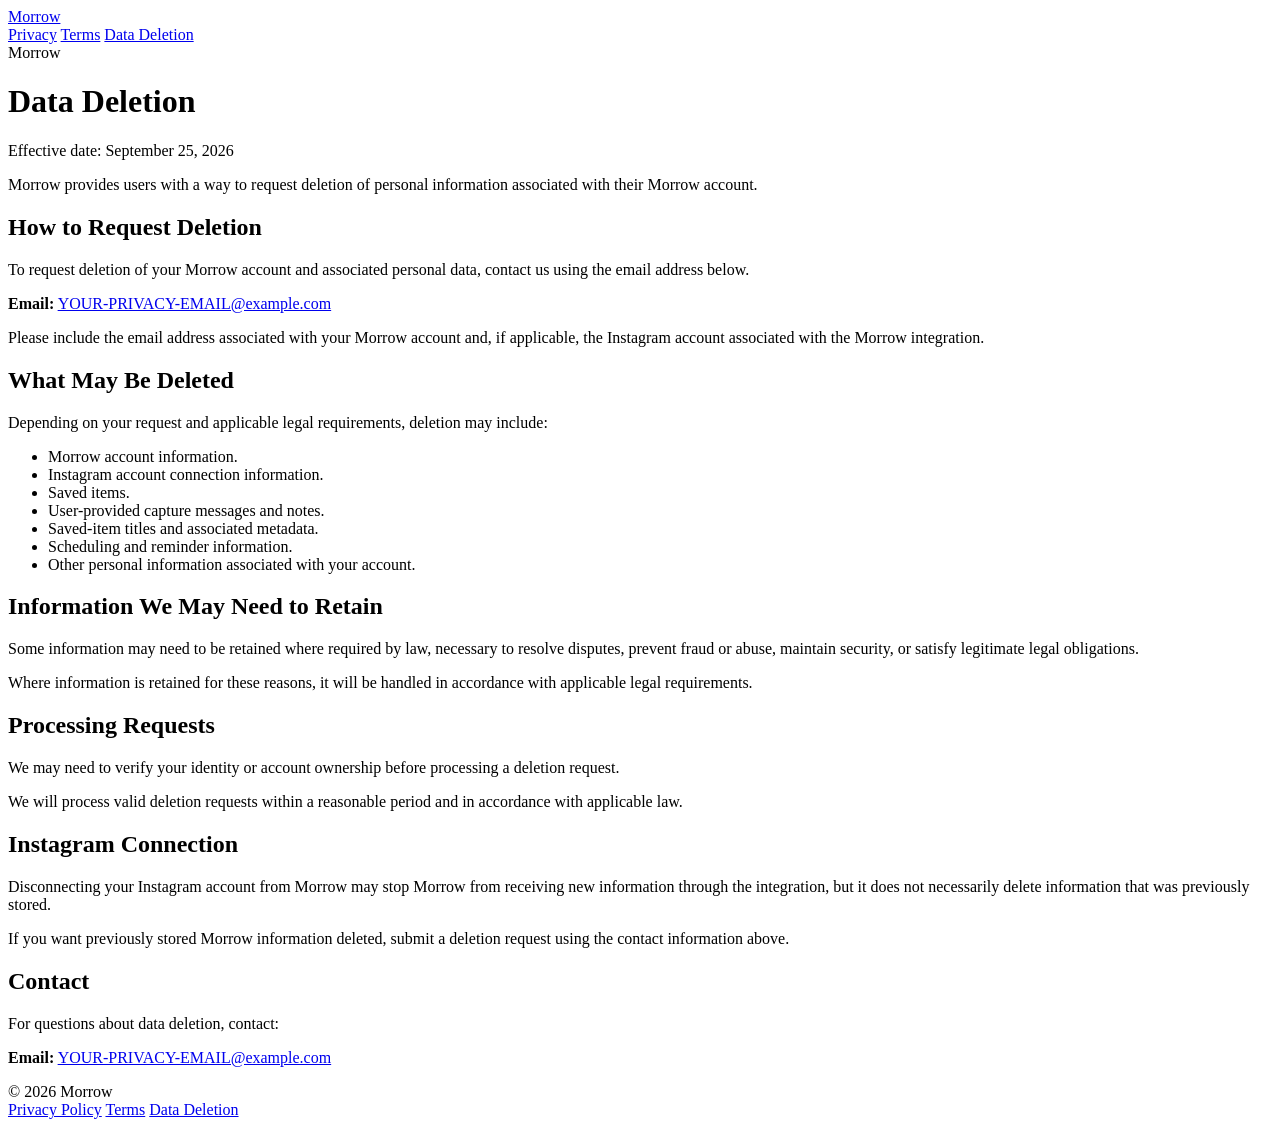
==== data-deletion.html @ 9977a865 "Add data deletion information page" ====
<!DOCTYPE html>
<html lang="en">
<head>
  <meta charset="UTF-8">
  <meta name="viewport" content="width=device-width, initial-scale=1.0">

  <title>Data Deletion — Morrow</title>

  <link rel="stylesheet" href="./style.css">
</head>

<body>
  <header class="site-header">
    <div class="container nav">
      <a class="brand" href="./index.html">Morrow</a>

      <nav aria-label="Main navigation">
        <a href="./privacy-policy.html">Privacy</a>
        <a href="./terms.html">Terms</a>
        <a href="./data-deletion.html">Data Deletion</a>
      </nav>
    </div>
  </header>

  <main class="legal-page">
    <div class="container narrow">
      <span class="eyebrow">Morrow</span>

      <h1>Data Deletion</h1>

      <p class="last-updated">
        Effective date: September 25, 2026
      </p>

      <p>
        Morrow provides users with a way to request deletion of personal
        information associated with their Morrow account.
      </p>

      <h2>How to Request Deletion</h2>

      <p>
        To request deletion of your Morrow account and associated personal
        data, contact us using the email address below.
      </p>

      <p>
        <strong>Email:</strong>
        <a href="mailto:YOUR-PRIVACY-EMAIL@example.com">
          YOUR-PRIVACY-EMAIL@example.com
        </a>
      </p>

      <p>
        Please include the email address associated with your Morrow account
        and, if applicable, the Instagram account associated with the Morrow
        integration.
      </p>

      <h2>What May Be Deleted</h2>

      <p>
        Depending on your request and applicable legal requirements, deletion
        may include:
      </p>

      <ul>
        <li>Morrow account information.</li>
        <li>Instagram account connection information.</li>
        <li>Saved items.</li>
        <li>User-provided capture messages and notes.</li>
        <li>Saved-item titles and associated metadata.</li>
        <li>Scheduling and reminder information.</li>
        <li>Other personal information associated with your account.</li>
      </ul>

      <h2>Information We May Need to Retain</h2>

      <p>
        Some information may need to be retained where required by law,
        necessary to resolve disputes, prevent fraud or abuse, maintain
        security, or satisfy legitimate legal obligations.
      </p>

      <p>
        Where information is retained for these reasons, it will be handled
        in accordance with applicable legal requirements.
      </p>

      <h2>Processing Requests</h2>

      <p>
        We may need to verify your identity or account ownership before
        processing a deletion request.
      </p>

      <p>
        We will process valid deletion requests within a reasonable period
        and in accordance with applicable law.
      </p>

      <h2>Instagram Connection</h2>

      <p>
        Disconnecting your Instagram account from Morrow may stop Morrow from
        receiving new information through the integration, but it does not
        necessarily delete information that was previously stored.
      </p>

      <p>
        If you want previously stored Morrow information deleted, submit a
        deletion request using the contact information above.
      </p>

      <h2>Contact</h2>

      <p>
        For questions about data deletion, contact:
      </p>

      <p>
        <strong>Email:</strong>
        <a href="mailto:YOUR-PRIVACY-EMAIL@example.com">
          YOUR-PRIVACY-EMAIL@example.com
        </a>
      </p>
    </div>
  </main>

  <footer class="site-footer">
    <div class="container footer-content">
      <span>© 2026 Morrow</span>

      <div>
        <a href="./privacy-policy.html">Privacy Policy</a>
        <a href="./terms.html">Terms</a>
        <a href="./data-deletion.html">Data Deletion</a>
      </div>
    </div>
  </footer>
</body>
</html>
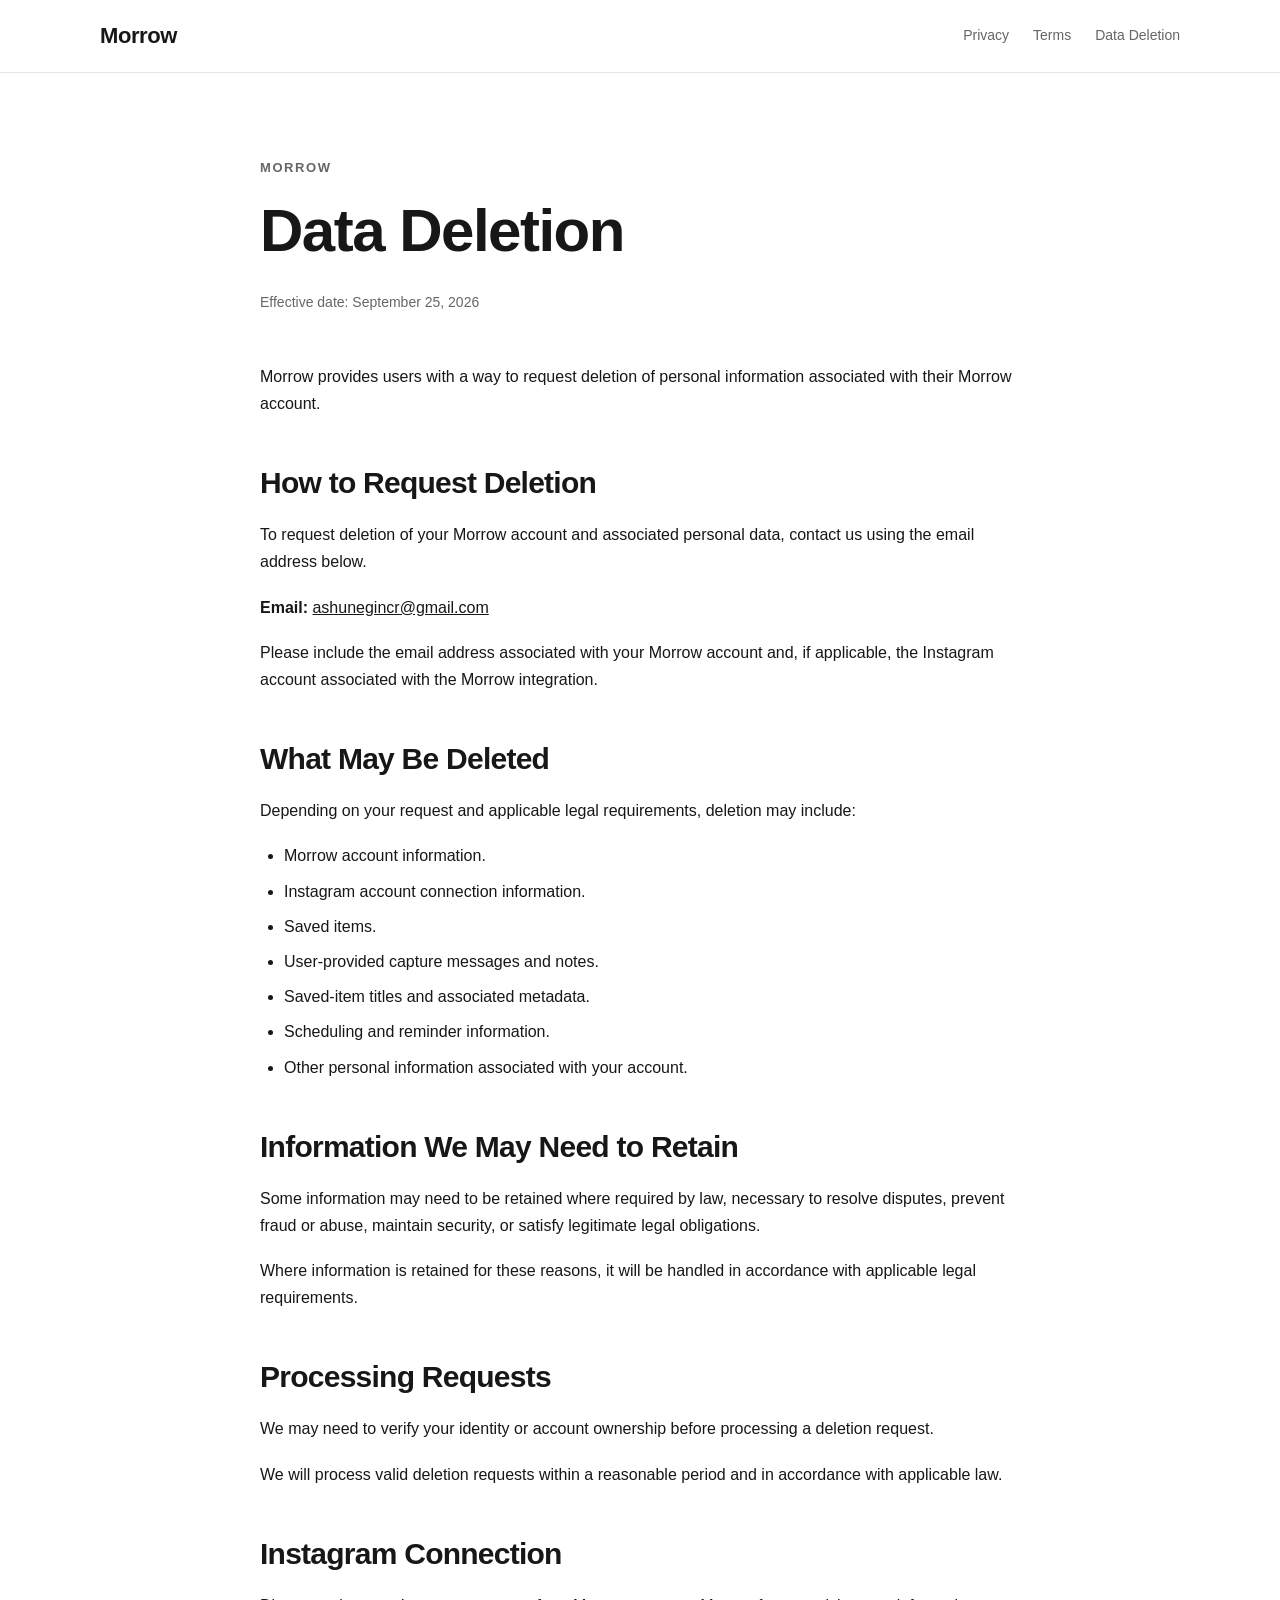
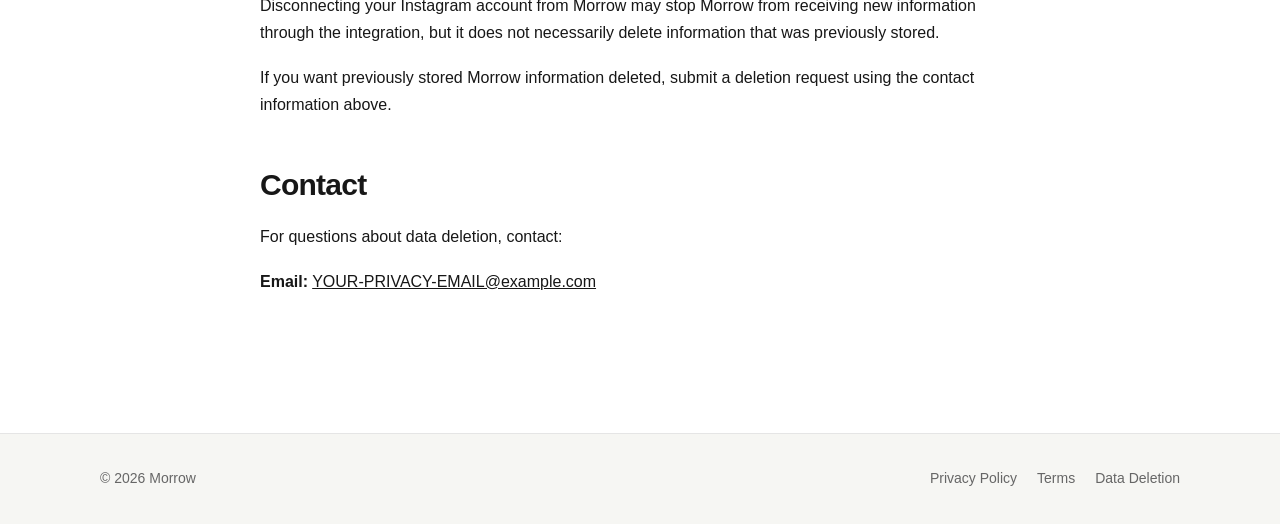
==== commit 5e438545: "Update email address in data-deletion.html" ====
--- a/data-deletion.html
+++ b/data-deletion.html
@@ -46,8 +46,8 @@
 
       <p>
         <strong>Email:</strong>
-        <a href="mailto:YOUR-PRIVACY-EMAIL@example.com">
-          YOUR-PRIVACY-EMAIL@example.com
+        <a href="mailto:ashunegincr@gmail.com">
+          ashunegincr@gmail.com
         </a>
       </p>
 
--- a/style.css
+++ b/style.css
@@ -0,0 +1,278 @@
+:root {
+  --background: #ffffff;
+  --surface: #f6f6f3;
+  --text: #171717;
+  --muted: #666666;
+  --border: #e5e5e5;
+  --accent: #171717;
+  --max-width: 1080px;
+  --content-width: 760px;
+}
+
+* {
+  box-sizing: border-box;
+}
+
+html {
+  scroll-behavior: smooth;
+}
+
+body {
+  margin: 0;
+  background: var(--background);
+  color: var(--text);
+  font-family:
+    Inter,
+    -apple-system,
+    BlinkMacSystemFont,
+    "Segoe UI",
+    Roboto,
+    Helvetica,
+    Arial,
+    sans-serif;
+  line-height: 1.7;
+}
+
+a {
+  color: inherit;
+}
+
+.container {
+  width: min(calc(100% - 40px), var(--max-width));
+  margin: 0 auto;
+}
+
+.narrow {
+  width: min(calc(100% - 40px), var(--content-width));
+  margin: 0 auto;
+}
+
+.site-header {
+  border-bottom: 1px solid var(--border);
+  background: rgba(255, 255, 255, 0.96);
+}
+
+.nav {
+  min-height: 72px;
+  display: flex;
+  align-items: center;
+  justify-content: space-between;
+  gap: 32px;
+}
+
+.brand {
+  font-size: 22px;
+  font-weight: 700;
+  text-decoration: none;
+  letter-spacing: -0.02em;
+}
+
+nav {
+  display: flex;
+  align-items: center;
+  gap: 24px;
+}
+
+nav a {
+  color: var(--muted);
+  font-size: 14px;
+  text-decoration: none;
+}
+
+nav a:hover {
+  color: var(--text);
+}
+
+.hero {
+  padding: 120px 0;
+  background: var(--surface);
+}
+
+.hero-content {
+  max-width: var(--content-width);
+}
+
+.eyebrow {
+  display: inline-block;
+  margin-bottom: 16px;
+  color: var(--muted);
+  font-size: 13px;
+  font-weight: 700;
+  letter-spacing: 0.12em;
+  text-transform: uppercase;
+}
+
+h1,
+h2,
+h3 {
+  color: var(--text);
+  line-height: 1.2;
+  letter-spacing: -0.025em;
+}
+
+h1 {
+  margin: 0 0 24px;
+  font-size: clamp(42px, 7vw, 76px);
+}
+
+h2 {
+  margin: 48px 0 20px;
+  font-size: 30px;
+}
+
+h2:first-child {
+  margin-top: 0;
+}
+
+h3 {
+  margin: 32px 0 12px;
+  font-size: 21px;
+}
+
+p {
+  margin: 0 0 18px;
+}
+
+ul {
+  margin: 0 0 24px;
+  padding-left: 24px;
+}
+
+li {
+  margin-bottom: 8px;
+}
+
+.hero-text {
+  max-width: 650px;
+  margin: 0;
+  color: var(--muted);
+  font-size: 20px;
+  line-height: 1.6;
+}
+
+.section {
+  padding: 88px 0;
+}
+
+.section-muted {
+  background: var(--surface);
+}
+
+.cards {
+  display: grid;
+  grid-template-columns: repeat(3, 1fr);
+  gap: 24px;
+}
+
+.card {
+  padding: 32px;
+  border: 1px solid var(--border);
+  border-radius: 16px;
+  background: var(--background);
+}
+
+.card h3 {
+  margin-top: 0;
+}
+
+.card p {
+  margin-bottom: 0;
+  color: var(--muted);
+}
+
+.legal-page {
+  padding: 80px 0 120px;
+}
+
+.legal-page h1 {
+  font-size: clamp(40px, 6vw, 60px);
+}
+
+.legal-page h2 {
+  margin-top: 48px;
+}
+
+.legal-page h3 {
+  margin-top: 32px;
+}
+
+.last-updated {
+  margin-bottom: 48px;
+  color: var(--muted);
+  font-size: 14px;
+}
+
+.site-footer {
+  border-top: 1px solid var(--border);
+  background: var(--surface);
+}
+
+.footer-content {
+  min-height: 90px;
+  display: flex;
+  align-items: center;
+  justify-content: space-between;
+  gap: 24px;
+  color: var(--muted);
+  font-size: 14px;
+}
+
+.footer-content div {
+  display: flex;
+  gap: 20px;
+}
+
+.footer-content a {
+  color: var(--muted);
+  text-decoration: none;
+}
+
+.footer-content a:hover {
+  color: var(--text);
+}
+
+@media (max-width: 700px) {
+  .container,
+  .narrow {
+    width: min(calc(100% - 32px), var(--max-width));
+  }
+
+  .nav {
+    min-height: 64px;
+    align-items: flex-start;
+    flex-direction: column;
+    padding: 18px 0;
+    gap: 12px;
+  }
+
+  nav {
+    flex-wrap: wrap;
+    gap: 16px;
+  }
+
+  .hero {
+    padding: 80px 0;
+  }
+
+  .section {
+    padding: 64px 0;
+  }
+
+  .cards {
+    grid-template-columns: 1fr;
+  }
+
+  .legal-page {
+    padding: 60px 0 80px;
+  }
+
+  .footer-content {
+    align-items: flex-start;
+    flex-direction: column;
+    padding: 24px 0;
+  }
+
+  .footer-content div {
+    flex-wrap: wrap;
+  }
+}
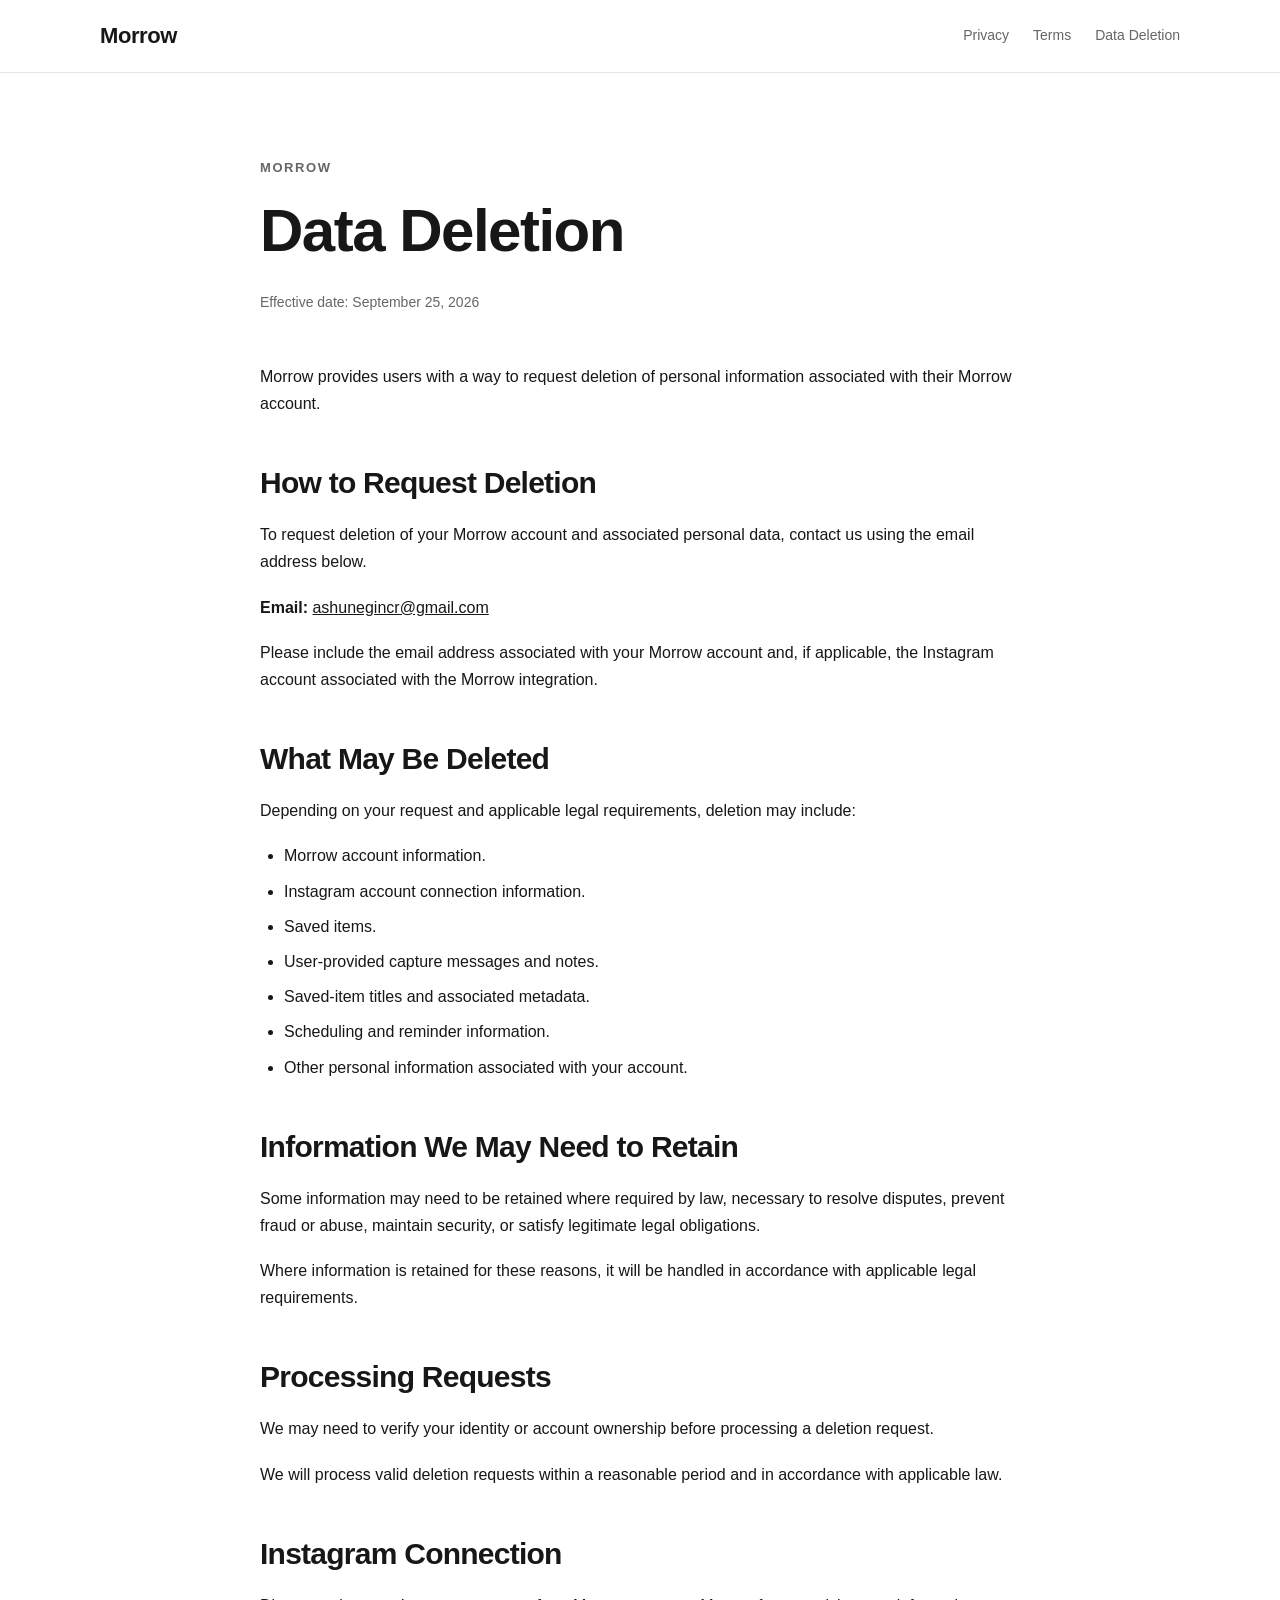
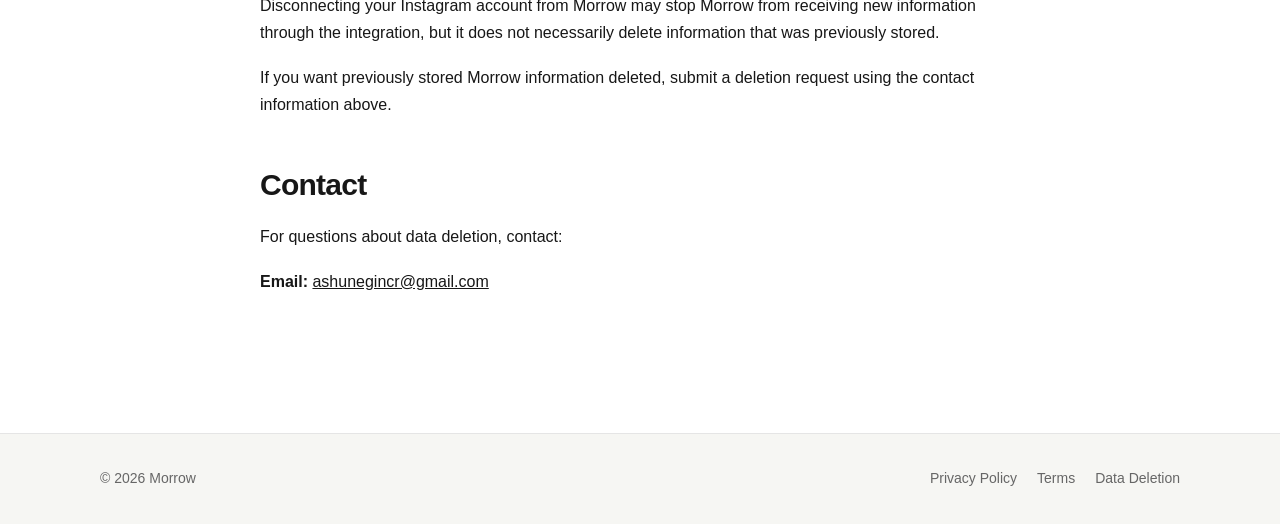
==== commit 7c1552d3: "Update privacy email address in data-deletion.html" ====
--- a/data-deletion.html
+++ b/data-deletion.html
@@ -120,8 +120,8 @@
 
       <p>
         <strong>Email:</strong>
-        <a href="mailto:YOUR-PRIVACY-EMAIL@example.com">
-          YOUR-PRIVACY-EMAIL@example.com
+        <a href="mailto:ashunegincr@gmail.com">
+          ashunegincr@gmail.com
         </a>
       </p>
     </div>
